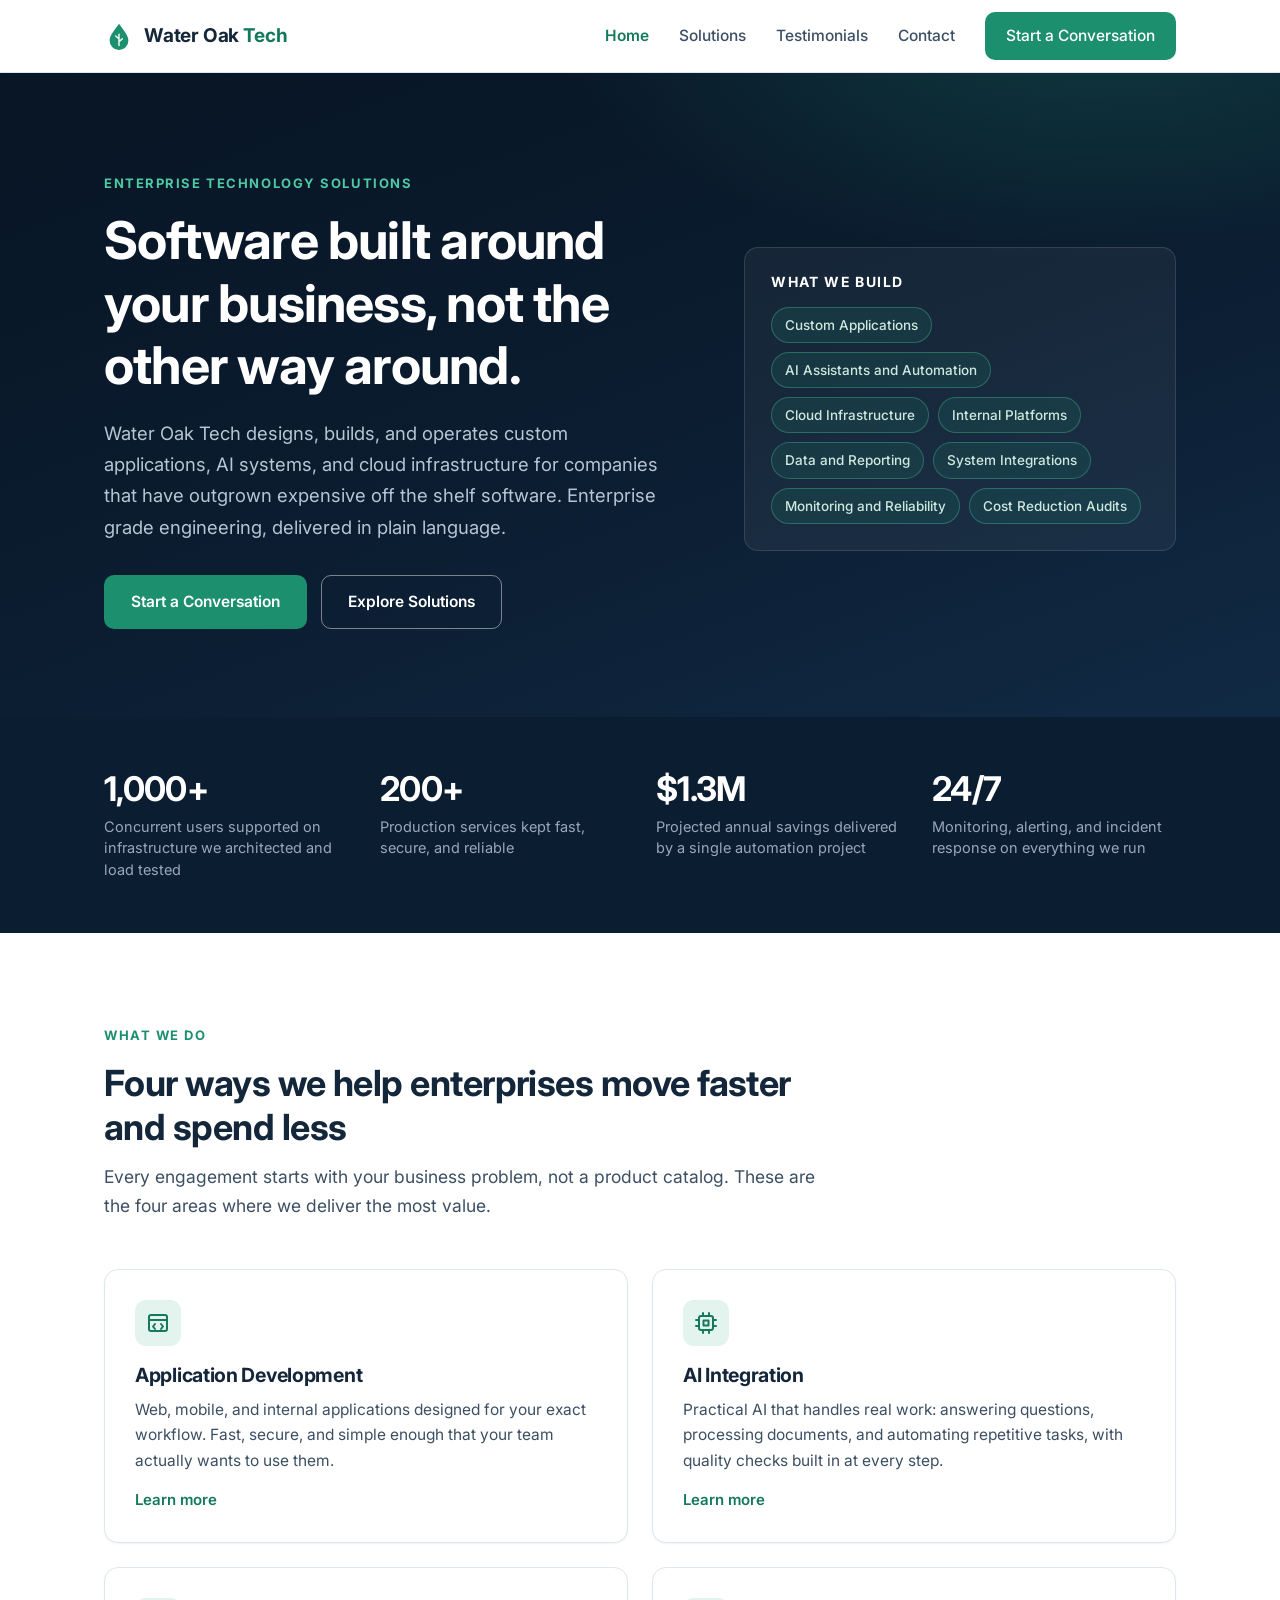
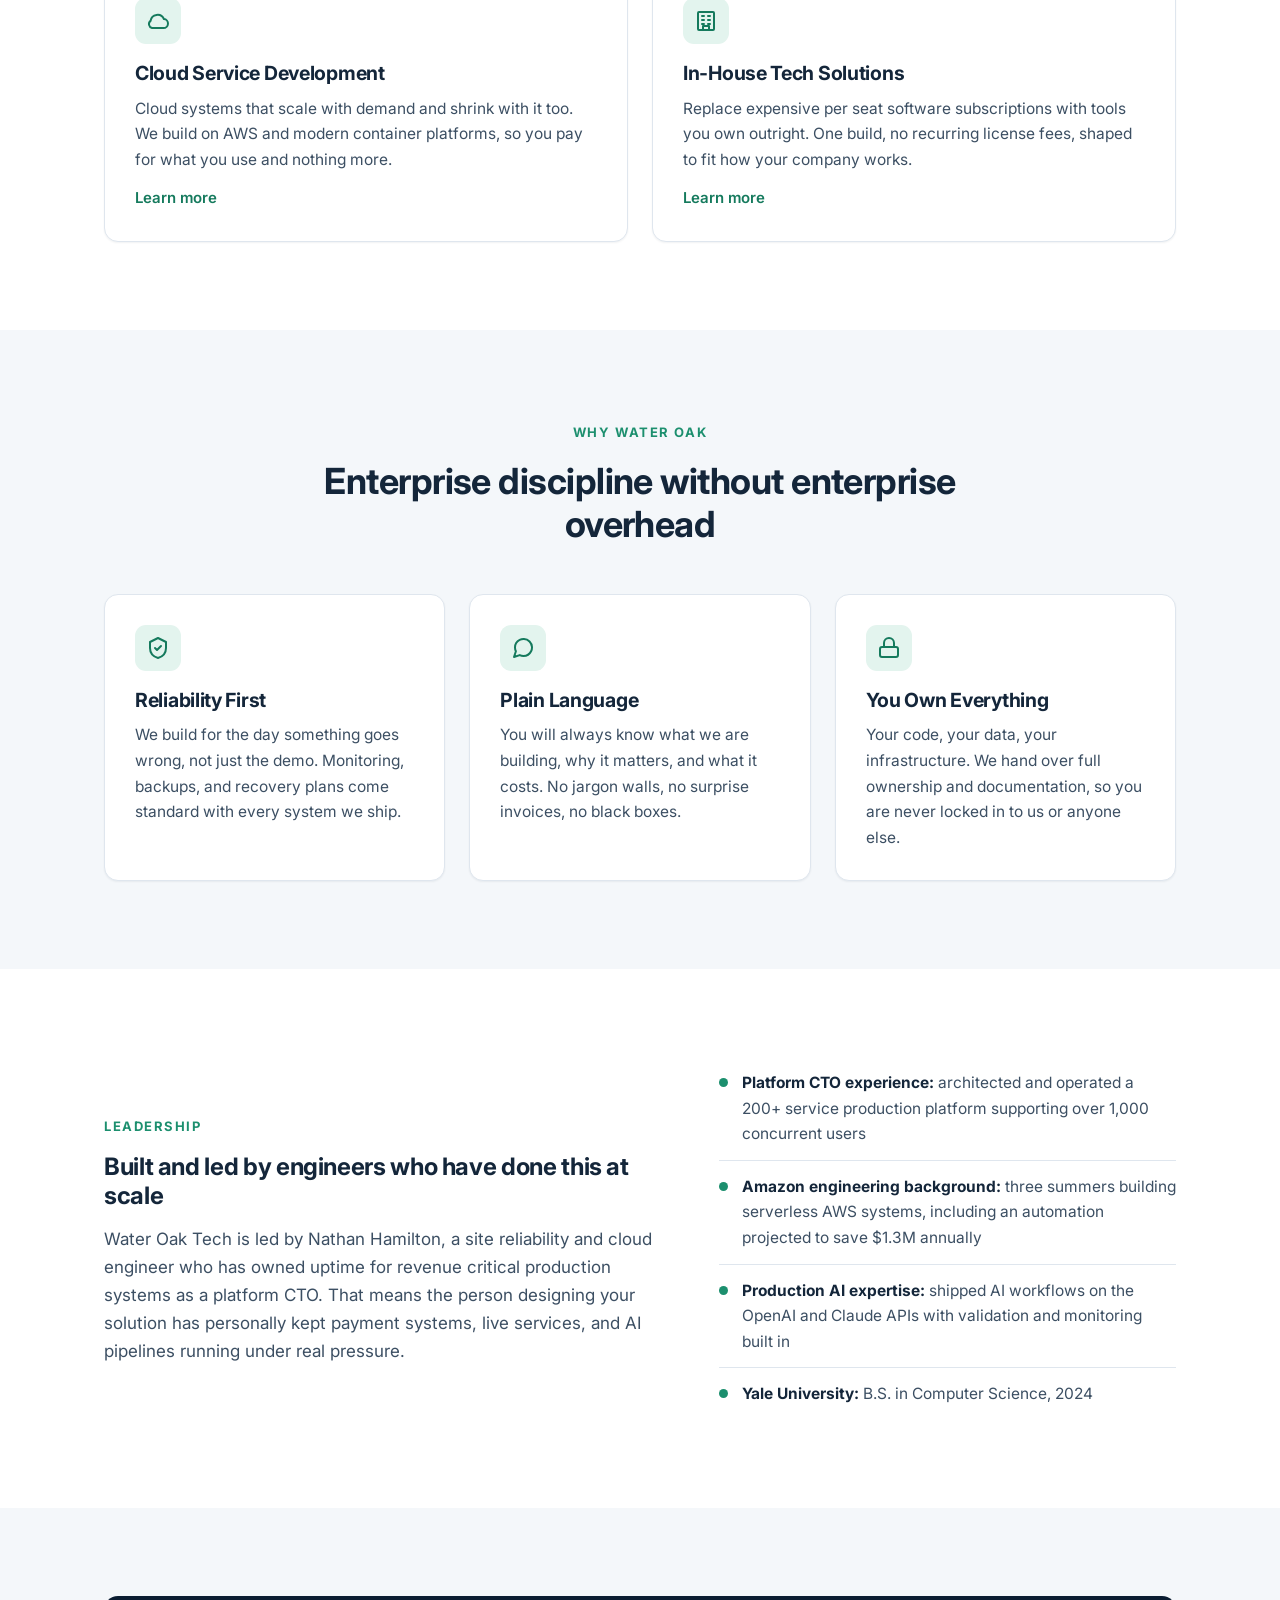
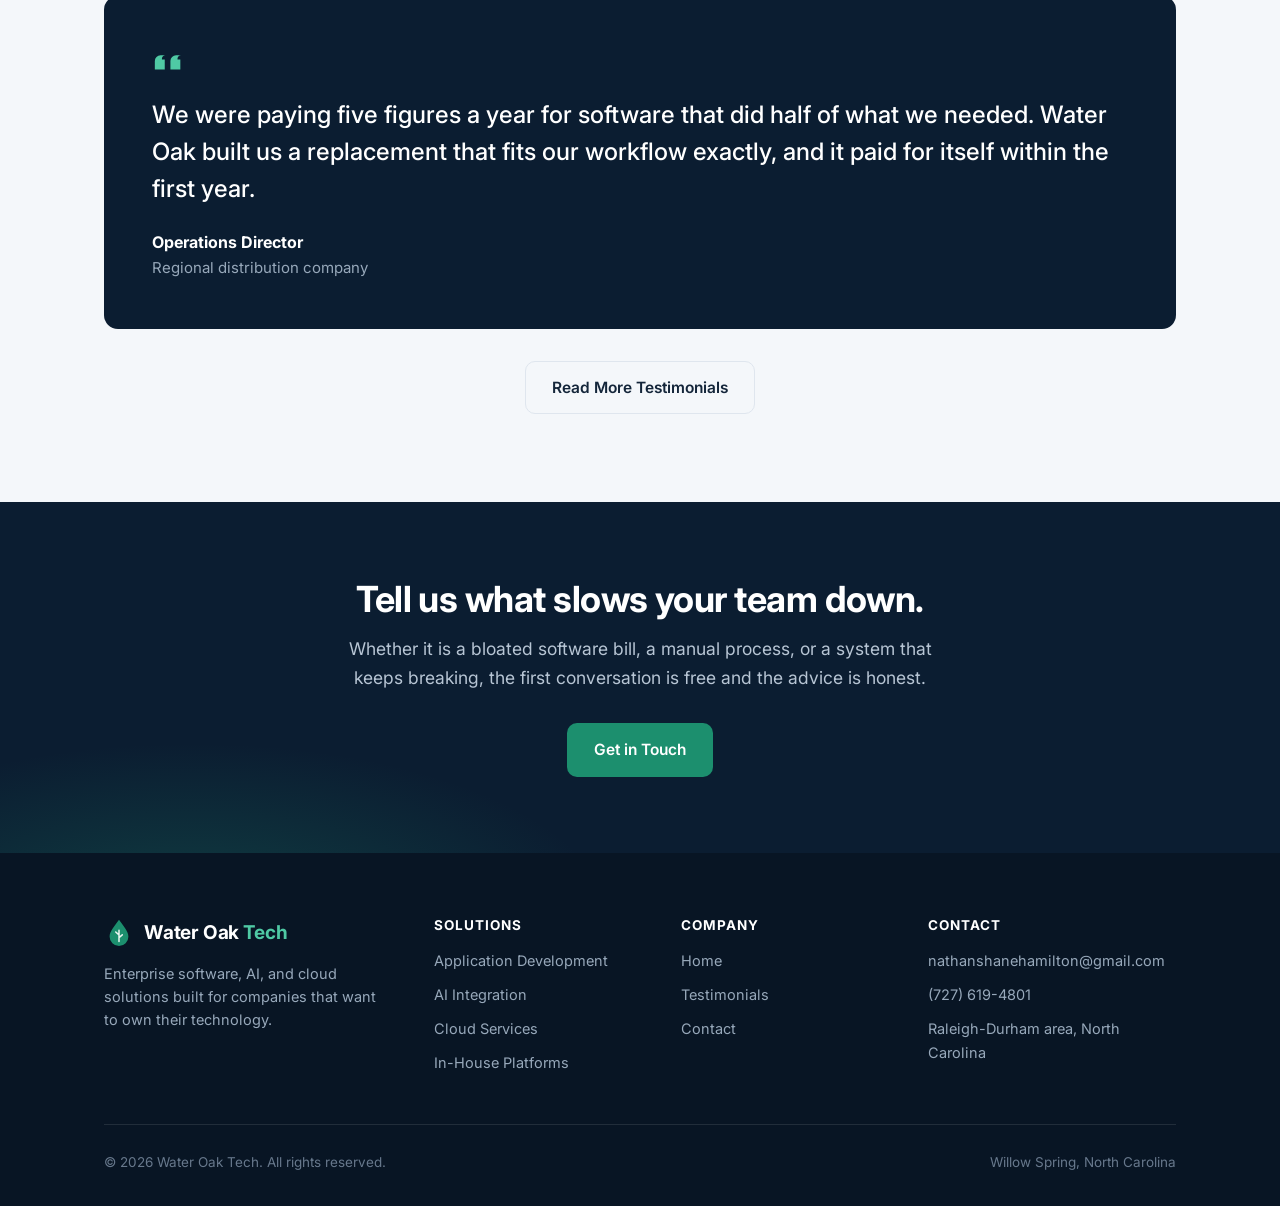
==== index.html @ d3ebff6c "Initial Water Oak Tech marketing site: home, solutions, testimonials, contact" ====
<!DOCTYPE html>
<html lang="en">
<head>
  <meta charset="UTF-8">
  <meta name="viewport" content="width=device-width, initial-scale=1.0">
  <title>Water Oak Tech | Enterprise Software, AI, and Cloud Solutions</title>
  <meta name="description" content="Water Oak Tech designs, builds, and operates custom applications, AI systems, and cloud infrastructure for companies ready to move past expensive off the shelf software.">
  <link rel="icon" href="data:image/svg+xml,%3Csvg xmlns='http://www.w3.org/2000/svg' viewBox='0 0 32 32'%3E%3Cpath fill='%231c8f6e' d='M16 3C10 11 6 16 6 21a10 10 0 0 0 20 0c0-5-4-10-10-18z'/%3E%3C/svg%3E">
  <link rel="preconnect" href="https://fonts.googleapis.com">
  <link rel="preconnect" href="https://fonts.gstatic.com" crossorigin>
  <link href="https://fonts.googleapis.com/css2?family=Inter:wght@400;500;600;700;800&display=swap" rel="stylesheet">
  <link rel="stylesheet" href="css/style.css">
</head>
<body>

  <header class="site-header">
    <div class="container header-inner">
      <a class="brand" href="index.html">
        <svg class="mark" viewBox="0 0 32 32" xmlns="http://www.w3.org/2000/svg" aria-hidden="true">
          <path fill="#1c8f6e" d="M16 3C10 11 6 16 6 21a10 10 0 0 0 20 0c0-5-4-10-10-18z"/>
          <path fill="none" stroke="#eaf6f1" stroke-width="1.6" stroke-linecap="round" d="M16 26V14m0 5-3.5-3M16 22l3.5-3"/>
        </svg>
        <span>Water Oak <em>Tech</em></span>
      </a>
      <button class="nav-toggle" aria-label="Toggle navigation" aria-expanded="false">
        <svg width="22" height="22" viewBox="0 0 24 24" fill="none" stroke="currentColor" stroke-width="2" stroke-linecap="round"><path d="M3 6h18M3 12h18M3 18h18"/></svg>
      </button>
      <nav class="main-nav">
        <a href="index.html" class="active">Home</a>
        <a href="solutions.html">Solutions</a>
        <a href="testimonials.html">Testimonials</a>
        <a href="contact.html">Contact</a>
        <a href="contact.html" class="btn btn-primary">Start a Conversation</a>
      </nav>
    </div>
  </header>

  <section class="hero">
    <div class="container hero-grid">
      <div>
        <span class="eyebrow">Enterprise Technology Solutions</span>
        <h1>Software built around your business, not the other way around.</h1>
        <p class="lead">Water Oak Tech designs, builds, and operates custom applications, AI systems, and cloud infrastructure for companies that have outgrown expensive off the shelf software. Enterprise grade engineering, delivered in plain language.</p>
        <div class="hero-actions">
          <a href="contact.html" class="btn btn-primary">Start a Conversation</a>
          <a href="solutions.html" class="btn btn-ghost">Explore Solutions</a>
        </div>
      </div>
      <aside class="hero-panel">
        <h3>What We Build</h3>
        <div class="chip-grid">
          <span class="chip">Custom Applications</span>
          <span class="chip">AI Assistants and Automation</span>
          <span class="chip">Cloud Infrastructure</span>
          <span class="chip">Internal Platforms</span>
          <span class="chip">Data and Reporting</span>
          <span class="chip">System Integrations</span>
          <span class="chip">Monitoring and Reliability</span>
          <span class="chip">Cost Reduction Audits</span>
        </div>
      </aside>
    </div>
  </section>

  <section class="stats-band">
    <div class="container stats-grid">
      <div class="stat">
        <h3>1,000+</h3>
        <p>Concurrent users supported on infrastructure we architected and load tested</p>
      </div>
      <div class="stat">
        <h3>200+</h3>
        <p>Production services kept fast, secure, and reliable</p>
      </div>
      <div class="stat">
        <h3>$1.3M</h3>
        <p>Projected annual savings delivered by a single automation project</p>
      </div>
      <div class="stat">
        <h3>24/7</h3>
        <p>Monitoring, alerting, and incident response on everything we run</p>
      </div>
    </div>
  </section>

  <section class="section">
    <div class="container">
      <div class="section-head">
        <span class="eyebrow">What We Do</span>
        <h2>Four ways we help enterprises move faster and spend less</h2>
        <p>Every engagement starts with your business problem, not a product catalog. These are the four areas where we deliver the most value.</p>
      </div>
      <div class="card-grid">
        <div class="card">
          <div class="icon">
            <svg width="24" height="24" viewBox="0 0 24 24" fill="none" stroke="currentColor" stroke-width="2" stroke-linecap="round" stroke-linejoin="round"><rect x="3" y="4" width="18" height="16" rx="2"/><path d="M3 9h18"/><path d="m9 13-2 2.5 2 2.5"/><path d="m15 13 2 2.5-2 2.5"/></svg>
          </div>
          <h3>Application Development</h3>
          <p>Web, mobile, and internal applications designed for your exact workflow. Fast, secure, and simple enough that your team actually wants to use them.</p>
          <a class="card-link" href="solutions.html#apps">Learn more</a>
        </div>
        <div class="card">
          <div class="icon">
            <svg width="24" height="24" viewBox="0 0 24 24" fill="none" stroke="currentColor" stroke-width="2" stroke-linecap="round" stroke-linejoin="round"><rect x="5" y="5" width="14" height="14" rx="2"/><rect x="9.5" y="9.5" width="5" height="5"/><path d="M9 2v3M15 2v3M9 19v3M15 19v3M2 9h3M2 15h3M19 9h3M19 15h3"/></svg>
          </div>
          <h3>AI Integration</h3>
          <p>Practical AI that handles real work: answering questions, processing documents, and automating repetitive tasks, with quality checks built in at every step.</p>
          <a class="card-link" href="solutions.html#ai">Learn more</a>
        </div>
        <div class="card">
          <div class="icon">
            <svg width="24" height="24" viewBox="0 0 24 24" fill="none" stroke="currentColor" stroke-width="2" stroke-linecap="round" stroke-linejoin="round"><path d="M17.5 19a4.5 4.5 0 0 0 .42-8.98 7 7 0 0 0-13.36 1.9A4 4 0 0 0 6 19z"/></svg>
          </div>
          <h3>Cloud Service Development</h3>
          <p>Cloud systems that scale with demand and shrink with it too. We build on AWS and modern container platforms, so you pay for what you use and nothing more.</p>
          <a class="card-link" href="solutions.html#cloud">Learn more</a>
        </div>
        <div class="card">
          <div class="icon">
            <svg width="24" height="24" viewBox="0 0 24 24" fill="none" stroke="currentColor" stroke-width="2" stroke-linecap="round" stroke-linejoin="round"><rect x="4" y="3" width="16" height="18" rx="1"/><path d="M9 21v-4h6v4"/><path d="M8 7h2M14 7h2M8 11h2M14 11h2M8 15h2M14 15h2"/></svg>
          </div>
          <h3>In-House Tech Solutions</h3>
          <p>Replace expensive per seat software subscriptions with tools you own outright. One build, no recurring license fees, shaped to fit how your company works.</p>
          <a class="card-link" href="solutions.html#inhouse">Learn more</a>
        </div>
      </div>
    </div>
  </section>

  <section class="section soft">
    <div class="container">
      <div class="section-head center">
        <span class="eyebrow">Why Water Oak</span>
        <h2>Enterprise discipline without enterprise overhead</h2>
      </div>
      <div class="card-grid cols-3">
        <div class="card">
          <div class="icon">
            <svg width="24" height="24" viewBox="0 0 24 24" fill="none" stroke="currentColor" stroke-width="2" stroke-linecap="round" stroke-linejoin="round"><path d="M12 2 4 6v6c0 5 3.4 8.6 8 10 4.6-1.4 8-5 8-10V6z"/><path d="m9 12 2 2 4-4"/></svg>
          </div>
          <h3>Reliability First</h3>
          <p>We build for the day something goes wrong, not just the demo. Monitoring, backups, and recovery plans come standard with every system we ship.</p>
        </div>
        <div class="card">
          <div class="icon">
            <svg width="24" height="24" viewBox="0 0 24 24" fill="none" stroke="currentColor" stroke-width="2" stroke-linecap="round" stroke-linejoin="round"><path d="M21 11.5a8.38 8.38 0 0 1-.9 3.8 8.5 8.5 0 0 1-7.6 4.7 8.38 8.38 0 0 1-3.8-.9L3 21l1.9-5.7a8.38 8.38 0 0 1-.9-3.8 8.5 8.5 0 0 1 4.7-7.6 8.38 8.38 0 0 1 3.8-.9h.5a8.48 8.48 0 0 1 8 8z"/></svg>
          </div>
          <h3>Plain Language</h3>
          <p>You will always know what we are building, why it matters, and what it costs. No jargon walls, no surprise invoices, no black boxes.</p>
        </div>
        <div class="card">
          <div class="icon">
            <svg width="24" height="24" viewBox="0 0 24 24" fill="none" stroke="currentColor" stroke-width="2" stroke-linecap="round" stroke-linejoin="round"><rect x="3" y="11" width="18" height="10" rx="2"/><path d="M7 11V7a5 5 0 0 1 10 0v4"/></svg>
          </div>
          <h3>You Own Everything</h3>
          <p>Your code, your data, your infrastructure. We hand over full ownership and documentation, so you are never locked in to us or anyone else.</p>
        </div>
      </div>
    </div>
  </section>

  <section class="section">
    <div class="container leader-strip">
      <div>
        <span class="eyebrow">Leadership</span>
        <h2>Built and led by engineers who have done this at scale</h2>
        <p style="margin-top:14px; font-size:17px;">Water Oak Tech is led by Nathan Hamilton, a site reliability and cloud engineer who has owned uptime for revenue critical production systems as a platform CTO. That means the person designing your solution has personally kept payment systems, live services, and AI pipelines running under real pressure.</p>
      </div>
      <ul class="cred-list">
        <li><span class="dot"></span><span><strong>Platform CTO experience:</strong> architected and operated a 200+ service production platform supporting over 1,000 concurrent users</span></li>
        <li><span class="dot"></span><span><strong>Amazon engineering background:</strong> three summers building serverless AWS systems, including an automation projected to save $1.3M annually</span></li>
        <li><span class="dot"></span><span><strong>Production AI expertise:</strong> shipped AI workflows on the OpenAI and Claude APIs with validation and monitoring built in</span></li>
        <li><span class="dot"></span><span><strong>Yale University:</strong> B.S. in Computer Science, 2024</span></li>
      </ul>
    </div>
  </section>

  <section class="section soft">
    <div class="container">
      <!-- Placeholder testimonial: replace with a real client quote before launch. -->
      <div class="quote-featured">
        <svg width="34" height="34" viewBox="0 0 24 24" fill="#4fc9a4" aria-hidden="true" style="margin-bottom:18px;"><path d="M10 8H6a4 4 0 0 0-4 4v6h7v-7H7a2.6 2.6 0 0 1 3-3zm11 0h-4a4 4 0 0 0-4 4v6h7v-7h-2a2.6 2.6 0 0 1 3-3z"/></svg>
        <blockquote>We were paying five figures a year for software that did half of what we needed. Water Oak built us a replacement that fits our workflow exactly, and it paid for itself within the first year.</blockquote>
        <p class="who"><strong>Operations Director</strong>Regional distribution company</p>
      </div>
      <div style="text-align:center; margin-top:32px;">
        <a href="testimonials.html" class="btn btn-outline">Read More Testimonials</a>
      </div>
    </div>
  </section>

  <section class="cta-band">
    <div class="container">
      <h2>Tell us what slows your team down.</h2>
      <p>Whether it is a bloated software bill, a manual process, or a system that keeps breaking, the first conversation is free and the advice is honest.</p>
      <a href="contact.html" class="btn btn-primary">Get in Touch</a>
    </div>
  </section>

  <footer class="site-footer">
    <div class="container">
      <div class="footer-grid">
        <div>
          <a class="brand" href="index.html">
            <svg class="mark" viewBox="0 0 32 32" xmlns="http://www.w3.org/2000/svg" aria-hidden="true">
              <path fill="#1c8f6e" d="M16 3C10 11 6 16 6 21a10 10 0 0 0 20 0c0-5-4-10-10-18z"/>
              <path fill="none" stroke="#eaf6f1" stroke-width="1.6" stroke-linecap="round" d="M16 26V14m0 5-3.5-3M16 22l3.5-3"/>
            </svg>
            <span>Water Oak <em>Tech</em></span>
          </a>
          <p class="footer-tagline">Enterprise software, AI, and cloud solutions built for companies that want to own their technology.</p>
        </div>
        <div>
          <h4>Solutions</h4>
          <ul>
            <li><a href="solutions.html#apps">Application Development</a></li>
            <li><a href="solutions.html#ai">AI Integration</a></li>
            <li><a href="solutions.html#cloud">Cloud Services</a></li>
            <li><a href="solutions.html#inhouse">In-House Platforms</a></li>
          </ul>
        </div>
        <div>
          <h4>Company</h4>
          <ul>
            <li><a href="index.html">Home</a></li>
            <li><a href="testimonials.html">Testimonials</a></li>
            <li><a href="contact.html">Contact</a></li>
          </ul>
        </div>
        <div>
          <h4>Contact</h4>
          <ul>
            <li><a href="mailto:nathanshanehamilton@gmail.com">nathanshanehamilton@gmail.com</a></li>
            <li><a href="tel:+17276194801">(727) 619-4801</a></li>
            <li>Raleigh-Durham area, North Carolina</li>
          </ul>
        </div>
      </div>
      <div class="footer-bottom">
        <span>&copy; <span id="year">2026</span> Water Oak Tech. All rights reserved.</span>
        <span>Willow Spring, North Carolina</span>
      </div>
    </div>
  </footer>

  <script src="js/main.js"></script>
</body>
</html>
---- css/style.css ----
/* ============================================================
   Water Oak Tech / global stylesheet
   ============================================================ */

:root {
  --navy-950: #081524;
  --navy-900: #0b1d31;
  --navy-800: #112a44;
  --navy-700: #16344f;
  --accent: #1c8f6e;
  --accent-strong: #157a5d;
  --accent-soft: #e3f4ee;
  --ink: #14263a;
  --body: #3c4f63;
  --muted: #67788c;
  --bg: #ffffff;
  --bg-soft: #f4f7fa;
  --line: #dfe6ee;
  --radius: 14px;
  --shadow-sm: 0 1px 2px rgba(11, 29, 49, 0.06);
  --shadow-md: 0 10px 30px rgba(11, 29, 49, 0.10);
  --max-width: 1120px;
}

* { margin: 0; padding: 0; box-sizing: border-box; }

html { scroll-behavior: smooth; }

body {
  font-family: "Inter", -apple-system, BlinkMacSystemFont, "Segoe UI", Roboto,
    Helvetica, Arial, sans-serif;
  font-size: 16px;
  line-height: 1.65;
  color: var(--body);
  background: var(--bg);
  -webkit-font-smoothing: antialiased;
}

img, svg { display: block; max-width: 100%; }

a { color: var(--accent-strong); text-decoration: none; }
a:hover { text-decoration: underline; }

h1, h2, h3, h4 {
  color: var(--ink);
  line-height: 1.2;
  font-weight: 700;
  letter-spacing: -0.015em;
}

.container {
  max-width: var(--max-width);
  margin: 0 auto;
  padding: 0 24px;
}

/* ---------- Buttons ---------- */

.btn {
  display: inline-block;
  padding: 13px 26px;
  border-radius: 10px;
  font-weight: 600;
  font-size: 15.5px;
  border: 1px solid transparent;
  cursor: pointer;
  transition: background 0.18s ease, color 0.18s ease, border-color 0.18s ease,
    transform 0.18s ease;
}
.btn:hover { text-decoration: none; transform: translateY(-1px); }

.btn-primary { background: var(--accent); color: #fff; }
.btn-primary:hover { background: var(--accent-strong); color: #fff; }

.btn-ghost { background: transparent; color: #fff; border-color: rgba(255, 255, 255, 0.45); }
.btn-ghost:hover { border-color: #fff; color: #fff; }

.btn-outline { background: transparent; color: var(--ink); border-color: var(--line); }
.btn-outline:hover { border-color: var(--accent); color: var(--accent-strong); }

/* ---------- Header ---------- */

.site-header {
  position: sticky;
  top: 0;
  z-index: 50;
  background: rgba(255, 255, 255, 0.92);
  backdrop-filter: blur(10px);
  border-bottom: 1px solid var(--line);
}

.header-inner {
  display: flex;
  align-items: center;
  justify-content: space-between;
  height: 72px;
  gap: 24px;
}

.brand {
  display: flex;
  align-items: center;
  gap: 10px;
  font-weight: 700;
  font-size: 19px;
  color: var(--ink);
  letter-spacing: -0.01em;
}
.brand:hover { text-decoration: none; }
.brand .mark { width: 30px; height: 30px; flex: none; }
.brand span em { font-style: normal; color: var(--accent-strong); }

.main-nav { display: flex; align-items: center; gap: 30px; }
.main-nav a {
  color: var(--body);
  font-weight: 500;
  font-size: 15.5px;
}
.main-nav a:hover { color: var(--ink); text-decoration: none; }
.main-nav a.active { color: var(--accent-strong); font-weight: 600; }
.main-nav a.btn-primary { padding: 10px 20px; color: #fff; }
.main-nav a.btn-primary:hover { color: #fff; }

.nav-toggle {
  display: none;
  background: none;
  border: 1px solid var(--line);
  border-radius: 8px;
  padding: 8px 10px;
  cursor: pointer;
  color: var(--ink);
}

/* ---------- Hero (dark) ---------- */

.hero {
  background:
    radial-gradient(900px 420px at 85% -10%, rgba(28, 143, 110, 0.28), transparent 60%),
    linear-gradient(160deg, var(--navy-950) 0%, var(--navy-900) 55%, var(--navy-800) 100%);
  color: #d7e1ec;
  padding: 96px 0 88px;
}

.hero-grid {
  display: grid;
  grid-template-columns: 1.15fr 0.85fr;
  gap: 56px;
  align-items: center;
}

.eyebrow {
  display: inline-block;
  font-size: 13px;
  font-weight: 700;
  letter-spacing: 0.12em;
  text-transform: uppercase;
  color: var(--accent);
  margin-bottom: 16px;
}
.hero .eyebrow { color: #4fc9a4; }

.hero h1 {
  color: #fff;
  font-size: clamp(34px, 4.6vw, 52px);
  margin-bottom: 20px;
}

.hero .lead {
  font-size: 18.5px;
  line-height: 1.7;
  color: #b7c5d4;
  max-width: 560px;
  margin-bottom: 32px;
}

.hero-actions { display: flex; gap: 14px; flex-wrap: wrap; }

/* Capability panel in hero */
.hero-panel {
  background: rgba(255, 255, 255, 0.05);
  border: 1px solid rgba(255, 255, 255, 0.12);
  border-radius: var(--radius);
  padding: 26px;
}
.hero-panel h3 {
  color: #fff;
  font-size: 14px;
  text-transform: uppercase;
  letter-spacing: 0.1em;
  margin-bottom: 16px;
}
.chip-grid { display: flex; flex-wrap: wrap; gap: 9px; }
.chip {
  font-size: 13.5px;
  font-weight: 500;
  color: #cfe8de;
  background: rgba(28, 143, 110, 0.16);
  border: 1px solid rgba(79, 201, 164, 0.35);
  border-radius: 999px;
  padding: 6px 13px;
}

/* ---------- Page hero (light, interior pages) ---------- */

.page-hero {
  background: var(--bg-soft);
  border-bottom: 1px solid var(--line);
  padding: 72px 0 60px;
}
.page-hero h1 { font-size: clamp(30px, 4vw, 42px); margin-bottom: 14px; }
.page-hero .lead { font-size: 18px; max-width: 720px; color: var(--body); }

/* ---------- Sections ---------- */

.section { padding: 88px 0; }
.section.soft { background: var(--bg-soft); }

.section-head { max-width: 720px; margin-bottom: 48px; }
.section-head h2 { font-size: clamp(26px, 3.2vw, 36px); margin-bottom: 14px; }
.section-head p { font-size: 17.5px; }
.section-head.center { margin-left: auto; margin-right: auto; text-align: center; }

/* ---------- Stats band ---------- */

.stats-band { background: var(--navy-900); padding: 52px 0; }
.stats-grid {
  display: grid;
  grid-template-columns: repeat(4, 1fr);
  gap: 32px;
}
.stat h3 { color: #fff; font-size: 34px; margin-bottom: 6px; letter-spacing: -0.02em; }
.stat p { color: #97a8ba; font-size: 14.5px; line-height: 1.5; }

/* ---------- Cards ---------- */

.card-grid { display: grid; grid-template-columns: repeat(2, 1fr); gap: 24px; }
.card-grid.cols-3 { grid-template-columns: repeat(3, 1fr); }
.card-grid.cols-4 { grid-template-columns: repeat(4, 1fr); }

.card {
  background: var(--bg);
  border: 1px solid var(--line);
  border-radius: var(--radius);
  padding: 30px;
  box-shadow: var(--shadow-sm);
  transition: box-shadow 0.2s ease, transform 0.2s ease, border-color 0.2s ease;
}
.card:hover {
  box-shadow: var(--shadow-md);
  transform: translateY(-3px);
  border-color: #cdd8e4;
}

.card .icon {
  width: 46px;
  height: 46px;
  border-radius: 11px;
  background: var(--accent-soft);
  color: var(--accent-strong);
  display: flex;
  align-items: center;
  justify-content: center;
  margin-bottom: 18px;
}
.card h3 { font-size: 19.5px; margin-bottom: 10px; }
.card p { font-size: 15.5px; }
.card .card-link {
  display: inline-block;
  margin-top: 14px;
  font-weight: 600;
  font-size: 15px;
}

/* ---------- Feature rows (solutions page) ---------- */

.feature-row {
  display: grid;
  grid-template-columns: 1fr 1fr;
  gap: 56px;
  align-items: start;
  padding: 64px 0;
  border-bottom: 1px solid var(--line);
}
.feature-row:last-of-type { border-bottom: none; }

.feature-row h2 { font-size: 27px; margin-bottom: 14px; }
.feature-row .icon {
  width: 50px;
  height: 50px;
  border-radius: 12px;
  background: var(--accent-soft);
  color: var(--accent-strong);
  display: flex;
  align-items: center;
  justify-content: center;
  margin-bottom: 20px;
}
.feature-row p + p { margin-top: 14px; }

.check-list { list-style: none; margin-top: 8px; }
.check-list li {
  position: relative;
  padding: 9px 0 9px 34px;
  font-size: 15.5px;
  border-bottom: 1px solid var(--line);
}
.check-list li:last-child { border-bottom: none; }
.check-list li::before {
  content: "";
  position: absolute;
  left: 0;
  top: 13px;
  width: 20px;
  height: 20px;
  border-radius: 50%;
  background: var(--accent-soft);
  background-image: url("data:image/svg+xml,%3Csvg xmlns='http://www.w3.org/2000/svg' viewBox='0 0 24 24' fill='none' stroke='%23157a5d' stroke-width='3' stroke-linecap='round' stroke-linejoin='round'%3E%3Cpolyline points='20 6 9 17 4 12'/%3E%3C/svg%3E");
  background-size: 12px;
  background-position: center;
  background-repeat: no-repeat;
}
.check-list strong { color: var(--ink); }

/* ---------- Process steps ---------- */

.steps-grid { display: grid; grid-template-columns: repeat(4, 1fr); gap: 24px; }
.step { padding: 26px; background: var(--bg); border: 1px solid var(--line); border-radius: var(--radius); }
.step .num {
  display: inline-flex;
  align-items: center;
  justify-content: center;
  width: 34px;
  height: 34px;
  border-radius: 50%;
  background: var(--navy-900);
  color: #fff;
  font-weight: 700;
  font-size: 15px;
  margin-bottom: 14px;
}
.step h3 { font-size: 17.5px; margin-bottom: 8px; }
.step p { font-size: 14.5px; }

/* ---------- Testimonials ---------- */

.quote-featured {
  background: var(--navy-900);
  border-radius: var(--radius);
  padding: 48px;
  color: #d7e1ec;
}
.quote-featured blockquote {
  font-size: clamp(19px, 2.4vw, 24px);
  line-height: 1.55;
  color: #fff;
  font-weight: 500;
  margin-bottom: 22px;
}
.quote-featured .who { color: #97a8ba; font-size: 15px; }
.quote-featured .who strong { color: #fff; display: block; font-size: 16px; }

.quote-card {
  background: var(--bg);
  border: 1px solid var(--line);
  border-radius: var(--radius);
  padding: 28px;
  box-shadow: var(--shadow-sm);
  display: flex;
  flex-direction: column;
  gap: 18px;
}
.quote-card .quote-mark { color: var(--accent); flex: none; }
.quote-card blockquote { font-size: 15.5px; color: var(--body); flex: 1; }
.quote-card .who { font-size: 14px; color: var(--muted); }
.quote-card .who strong { display: block; color: var(--ink); font-size: 15px; }

/* ---------- CTA band ---------- */

.cta-band {
  background:
    radial-gradient(700px 300px at 15% 120%, rgba(28, 143, 110, 0.3), transparent 60%),
    var(--navy-900);
  padding: 76px 0;
  text-align: center;
}
.cta-band h2 { color: #fff; font-size: clamp(26px, 3.4vw, 36px); margin-bottom: 14px; }
.cta-band p { color: #b7c5d4; font-size: 17.5px; max-width: 620px; margin: 0 auto 30px; }

/* ---------- Leadership strip ---------- */

.leader-strip {
  display: grid;
  grid-template-columns: 1.1fr 0.9fr;
  gap: 56px;
  align-items: center;
}
.cred-list { list-style: none; }
.cred-list li {
  display: flex;
  gap: 14px;
  align-items: flex-start;
  padding: 13px 0;
  border-bottom: 1px solid var(--line);
  font-size: 15.5px;
}
.cred-list li:last-child { border-bottom: none; }
.cred-list .dot {
  flex: none;
  width: 9px;
  height: 9px;
  border-radius: 50%;
  background: var(--accent);
  margin-top: 8px;
}
.cred-list strong { color: var(--ink); }

/* ---------- Contact ---------- */

.contact-grid {
  display: grid;
  grid-template-columns: 1.05fr 0.95fr;
  gap: 48px;
  align-items: start;
}

.contact-form {
  background: var(--bg);
  border: 1px solid var(--line);
  border-radius: var(--radius);
  padding: 36px;
  box-shadow: var(--shadow-sm);
}

.form-row { display: grid; grid-template-columns: 1fr 1fr; gap: 18px; }

.field { margin-bottom: 18px; }
.field label {
  display: block;
  font-size: 14px;
  font-weight: 600;
  color: var(--ink);
  margin-bottom: 7px;
}
.field input,
.field select,
.field textarea {
  width: 100%;
  padding: 12px 14px;
  border: 1px solid var(--line);
  border-radius: 9px;
  font: inherit;
  font-size: 15px;
  color: var(--ink);
  background: #fff;
  transition: border-color 0.15s ease, box-shadow 0.15s ease;
}
.field input:focus,
.field select:focus,
.field textarea:focus {
  outline: none;
  border-color: var(--accent);
  box-shadow: 0 0 0 3px rgba(28, 143, 110, 0.15);
}
.field textarea { resize: vertical; min-height: 130px; }

.form-note { font-size: 13.5px; color: var(--muted); margin-top: 14px; }

.form-status {
  display: none;
  margin-top: 16px;
  padding: 12px 16px;
  border-radius: 9px;
  background: var(--accent-soft);
  color: var(--accent-strong);
  font-size: 14.5px;
  font-weight: 500;
}
.form-status.visible { display: block; }

.info-card {
  background: var(--bg-soft);
  border: 1px solid var(--line);
  border-radius: var(--radius);
  padding: 32px;
}
.info-card h3 { font-size: 19px; margin-bottom: 6px; }
.info-card > p { font-size: 15px; margin-bottom: 22px; }

.info-list { list-style: none; }
.info-list li {
  display: flex;
  gap: 14px;
  align-items: flex-start;
  padding: 13px 0;
  border-bottom: 1px solid var(--line);
}
.info-list li:last-child { border-bottom: none; }
.info-list .icon {
  flex: none;
  width: 38px;
  height: 38px;
  border-radius: 10px;
  background: var(--accent-soft);
  color: var(--accent-strong);
  display: flex;
  align-items: center;
  justify-content: center;
}
.info-list .label { font-size: 13px; color: var(--muted); }
.info-list .value { font-size: 15.5px; font-weight: 600; color: var(--ink); }
.info-list .value a { color: var(--ink); }
.info-list .value a:hover { color: var(--accent-strong); }

/* ---------- FAQ ---------- */

.faq-grid { display: grid; grid-template-columns: repeat(3, 1fr); gap: 24px; }
.faq-item {
  background: var(--bg);
  border: 1px solid var(--line);
  border-radius: var(--radius);
  padding: 26px;
}
.faq-item h3 { font-size: 16.5px; margin-bottom: 8px; }
.faq-item p { font-size: 14.5px; }

/* ---------- Footer ---------- */

.site-footer {
  background: var(--navy-950);
  color: #97a8ba;
  padding: 64px 0 32px;
  font-size: 14.5px;
}
.footer-grid {
  display: grid;
  grid-template-columns: 1.4fr 1fr 1fr 1.2fr;
  gap: 40px;
  padding-bottom: 40px;
  border-bottom: 1px solid rgba(255, 255, 255, 0.1);
}
.site-footer .brand { color: #fff; margin-bottom: 14px; }
.site-footer .brand span em { color: #4fc9a4; }
.footer-tagline { max-width: 280px; line-height: 1.6; }
.site-footer h4 {
  color: #fff;
  font-size: 13.5px;
  text-transform: uppercase;
  letter-spacing: 0.08em;
  margin-bottom: 16px;
}
.site-footer ul { list-style: none; }
.site-footer li { margin-bottom: 10px; }
.site-footer a { color: #97a8ba; }
.site-footer a:hover { color: #fff; text-decoration: none; }
.footer-bottom {
  display: flex;
  justify-content: space-between;
  gap: 16px;
  flex-wrap: wrap;
  padding-top: 26px;
  font-size: 13.5px;
  color: #67788c;
}

/* ---------- Responsive ---------- */

@media (max-width: 960px) {
  .hero-grid, .leader-strip, .contact-grid { grid-template-columns: 1fr; }
  .hero { padding: 72px 0 64px; }
  .stats-grid, .card-grid.cols-4 { grid-template-columns: repeat(2, 1fr); }
  .card-grid.cols-3, .steps-grid, .faq-grid { grid-template-columns: repeat(2, 1fr); }
  .feature-row { grid-template-columns: 1fr; gap: 28px; padding: 48px 0; }
  .footer-grid { grid-template-columns: 1fr 1fr; }
}

@media (max-width: 680px) {
  .section { padding: 64px 0; }
  .card-grid, .card-grid.cols-3, .steps-grid, .faq-grid,
  .stats-grid, .card-grid.cols-4 { grid-template-columns: 1fr; }
  .form-row { grid-template-columns: 1fr; }
  .quote-featured { padding: 32px; }

  .nav-toggle { display: block; }
  .main-nav {
    display: none;
    position: absolute;
    top: 72px;
    left: 0;
    right: 0;
    flex-direction: column;
    align-items: stretch;
    gap: 0;
    background: #fff;
    border-bottom: 1px solid var(--line);
    box-shadow: var(--shadow-md);
    padding: 12px 24px 20px;
  }
  .main-nav.open { display: flex; }
  .main-nav a { padding: 13px 0; border-bottom: 1px solid var(--line); }
  .main-nav a:last-child { border-bottom: none; }
  .main-nav .btn { margin-top: 14px; text-align: center; }
}
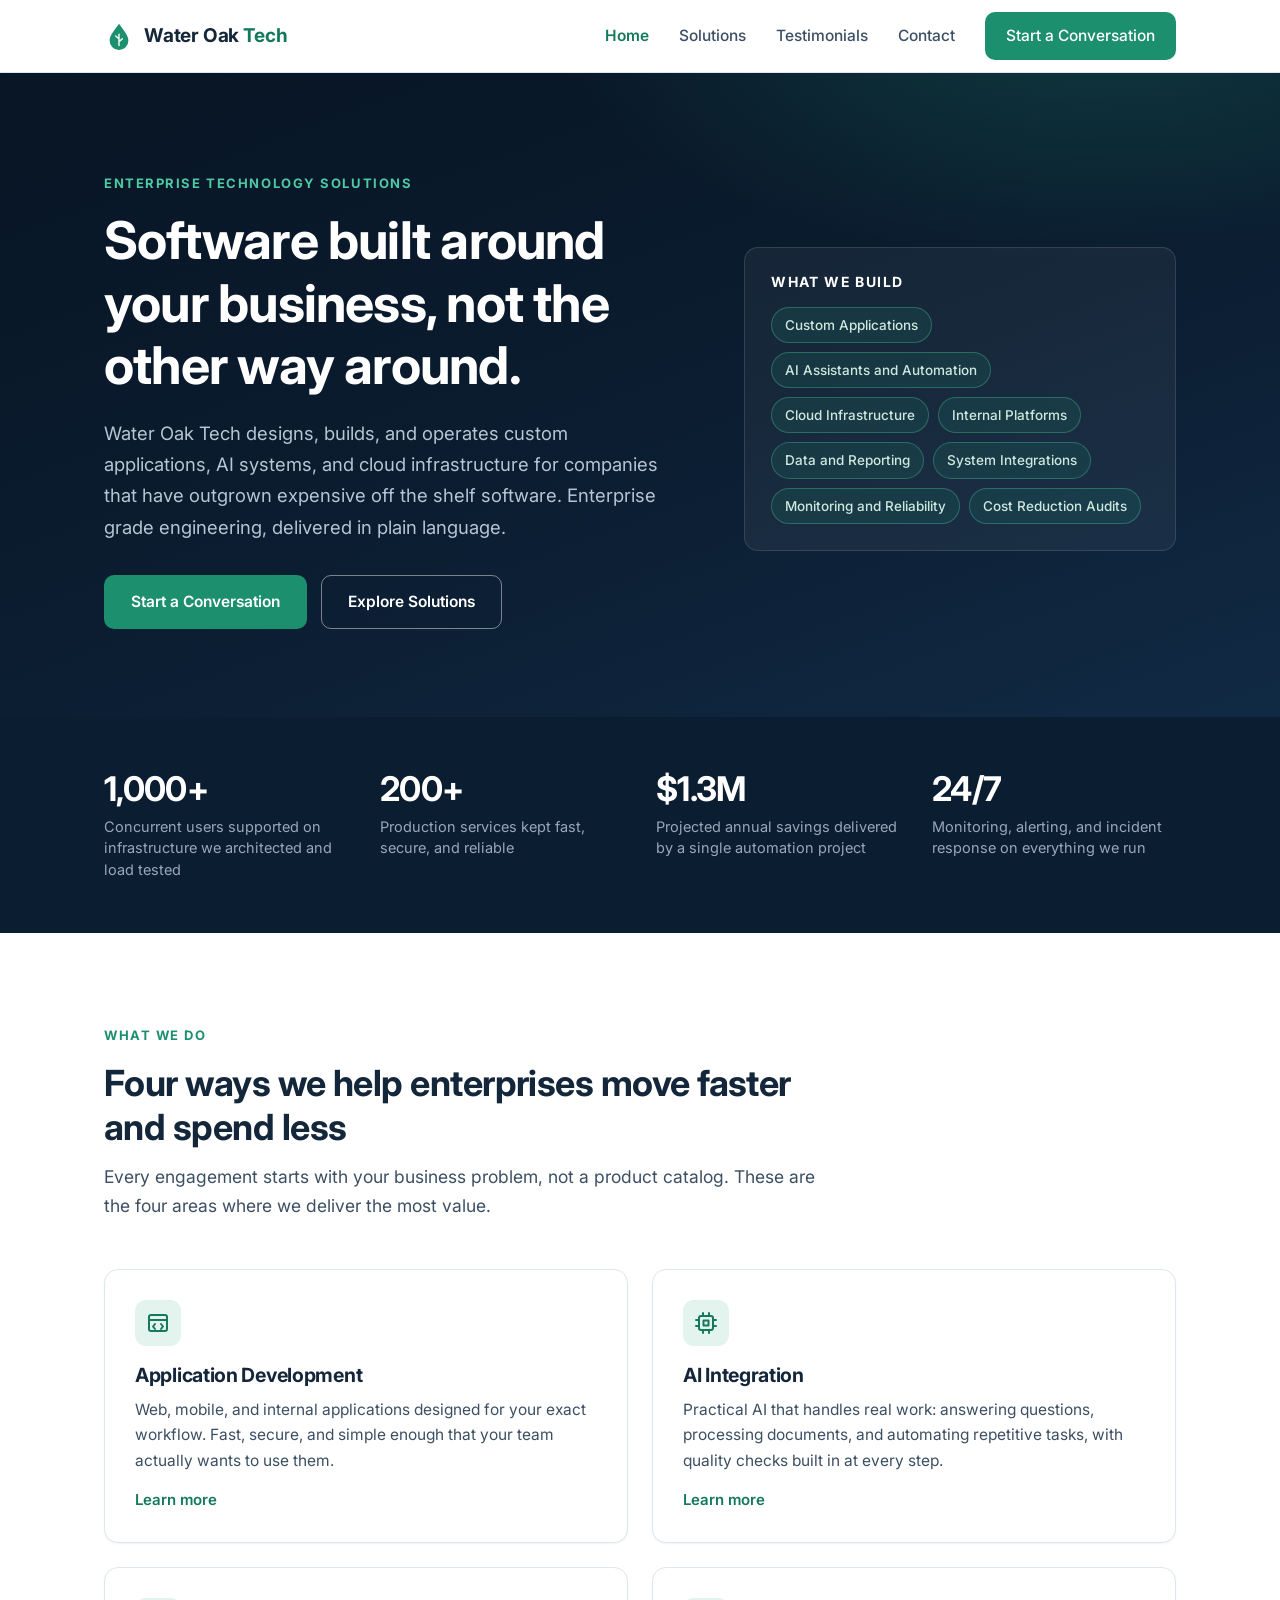
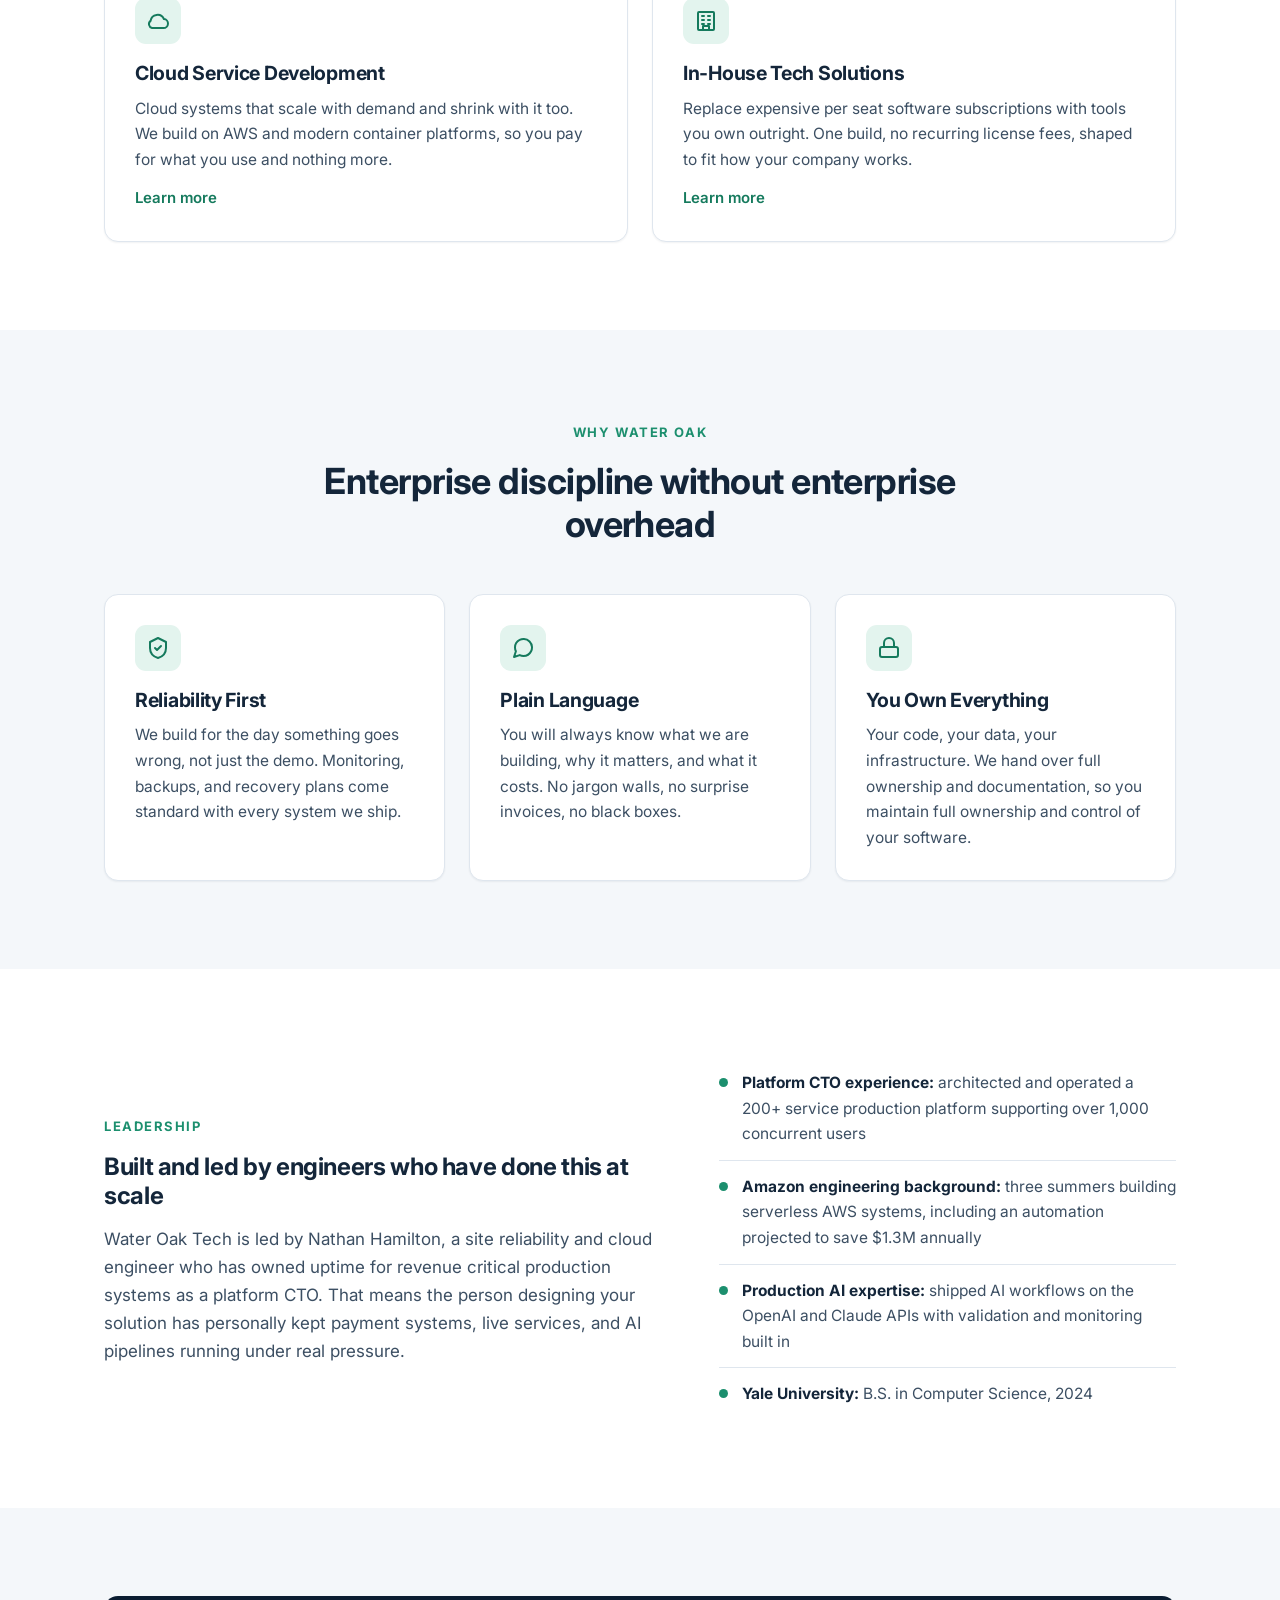
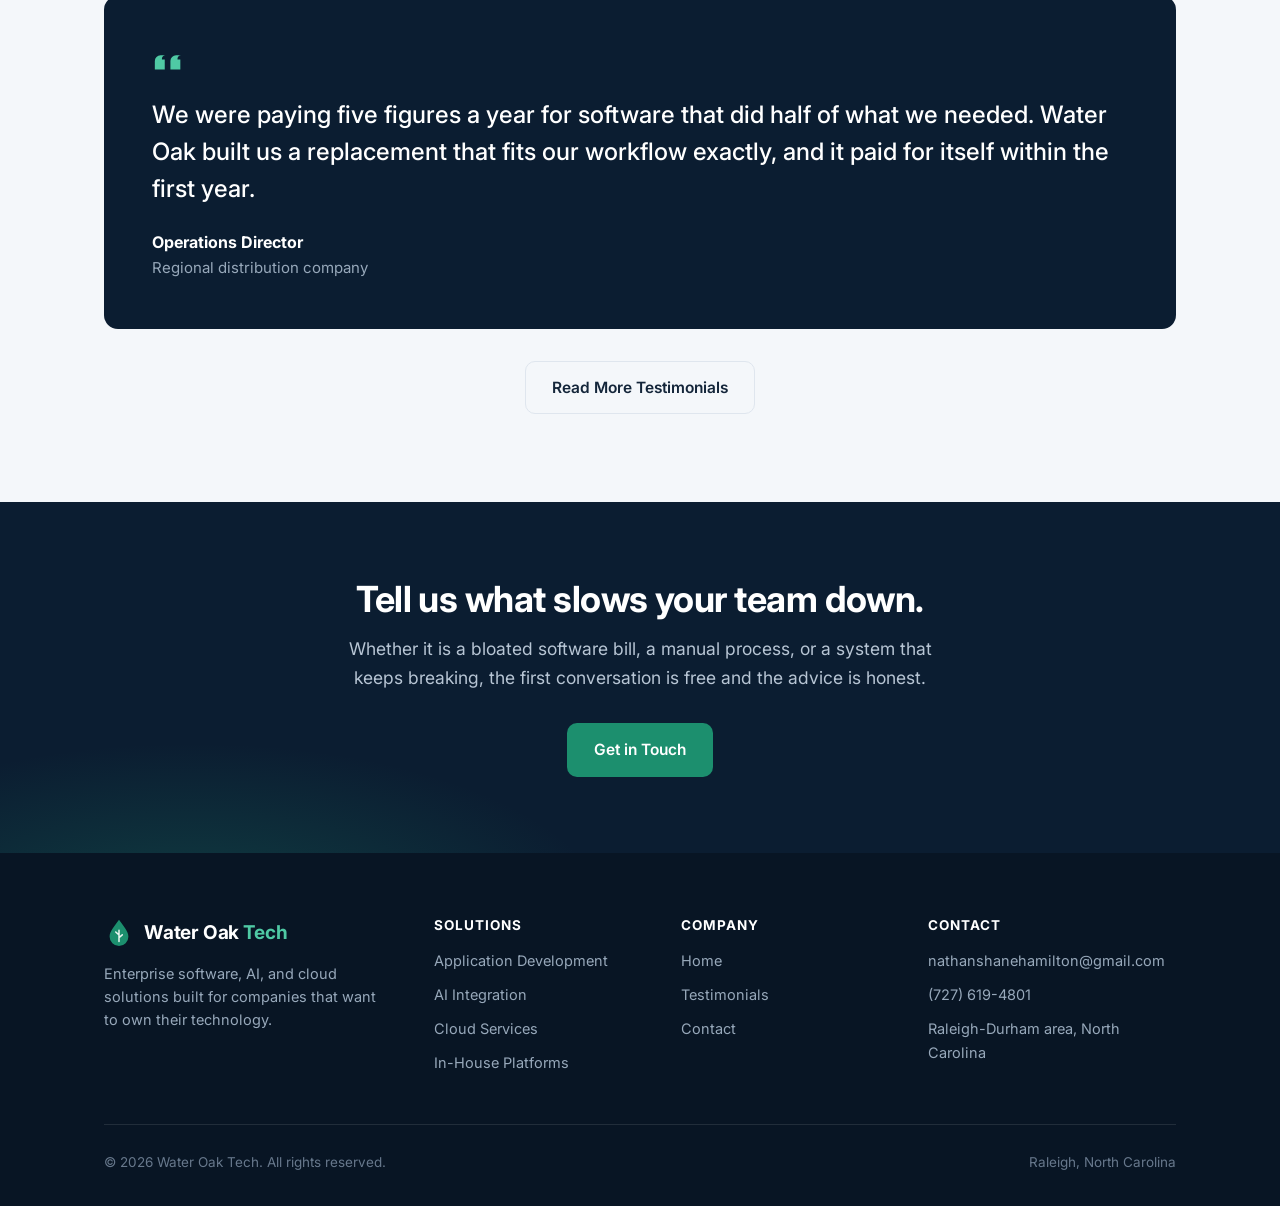
==== commit feba7133: "Copy updates: Raleigh in footer, contact heading, remove GitHub link, ownership wording" ====
--- a/index.html
+++ b/index.html
@@ -153,7 +153,7 @@
             <svg width="24" height="24" viewBox="0 0 24 24" fill="none" stroke="currentColor" stroke-width="2" stroke-linecap="round" stroke-linejoin="round"><rect x="3" y="11" width="18" height="10" rx="2"/><path d="M7 11V7a5 5 0 0 1 10 0v4"/></svg>
           </div>
           <h3>You Own Everything</h3>
-          <p>Your code, your data, your infrastructure. We hand over full ownership and documentation, so you are never locked in to us or anyone else.</p>
+          <p>Your code, your data, your infrastructure. We hand over full ownership and documentation, so you maintain full ownership and control of your software.</p>
         </div>
       </div>
     </div>
@@ -238,7 +238,7 @@
       </div>
       <div class="footer-bottom">
         <span>&copy; <span id="year">2026</span> Water Oak Tech. All rights reserved.</span>
-        <span>Willow Spring, North Carolina</span>
+        <span>Raleigh, North Carolina</span>
       </div>
     </div>
   </footer>
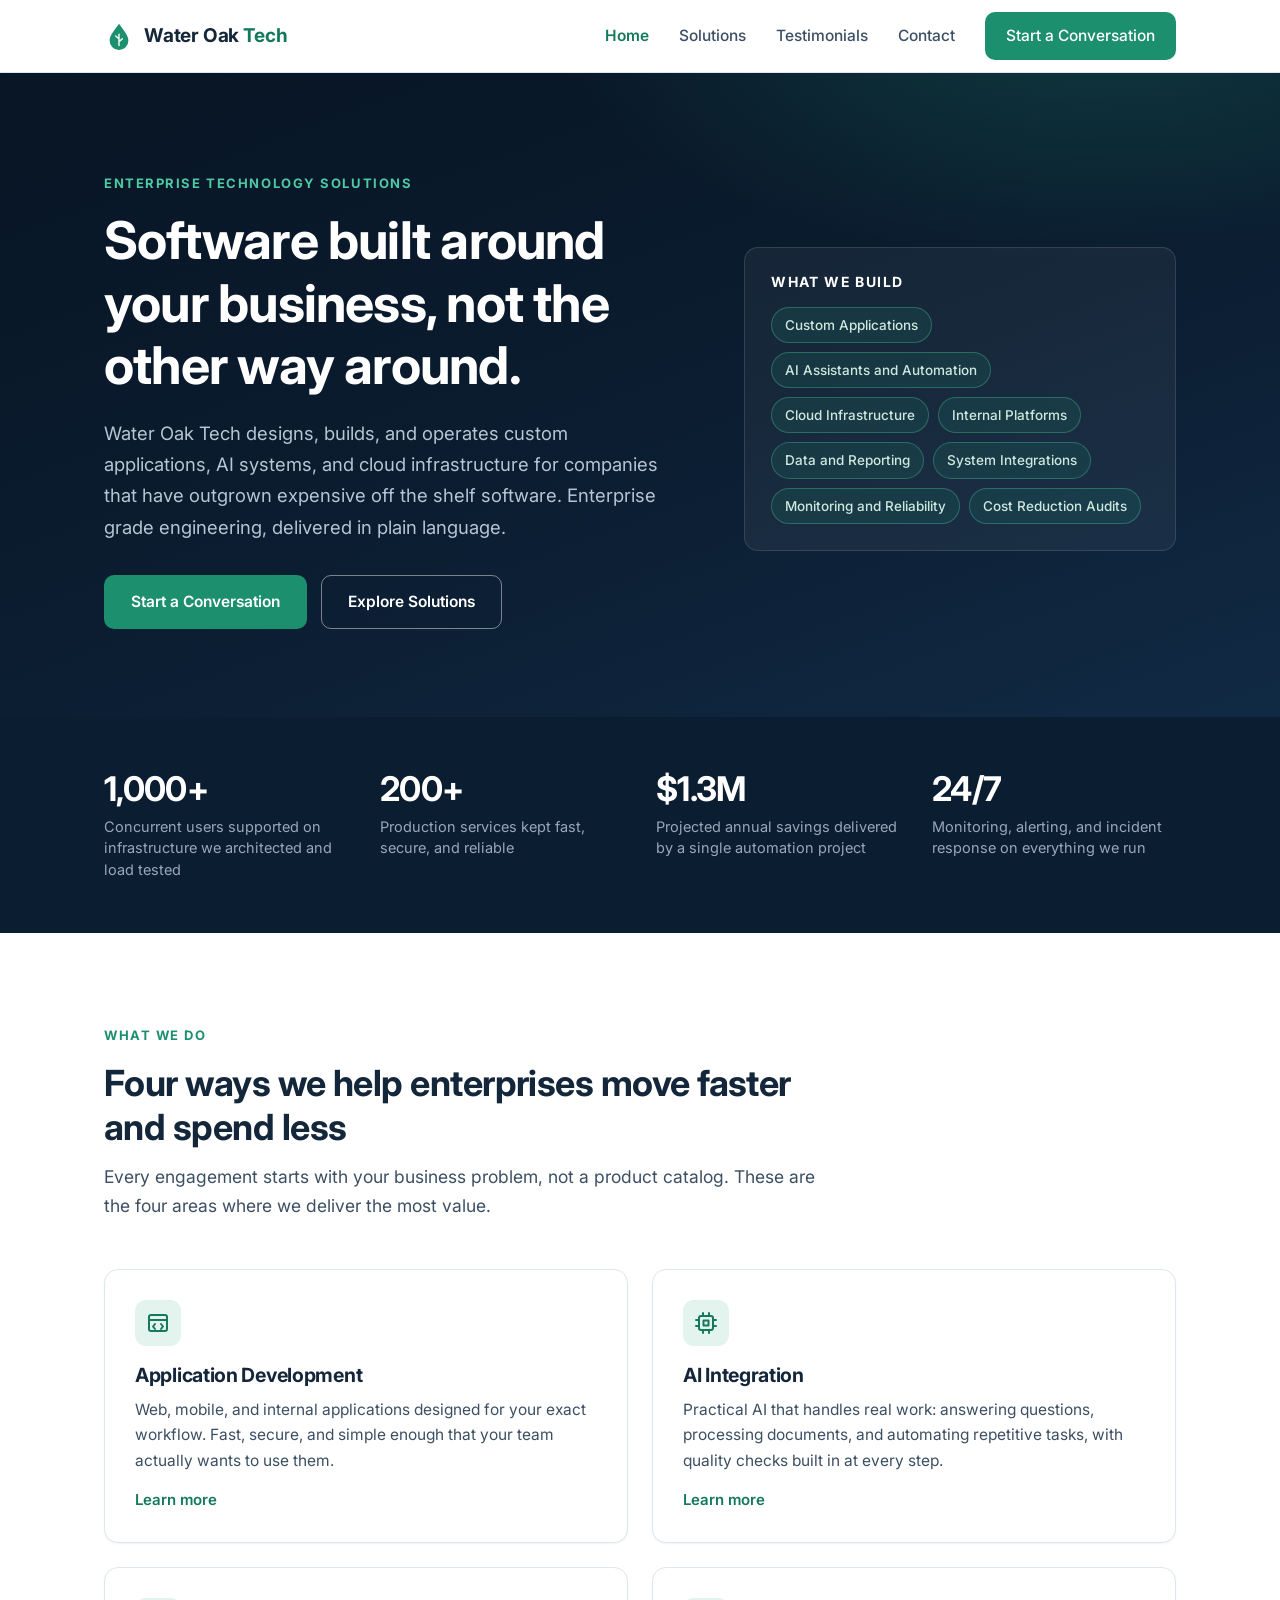
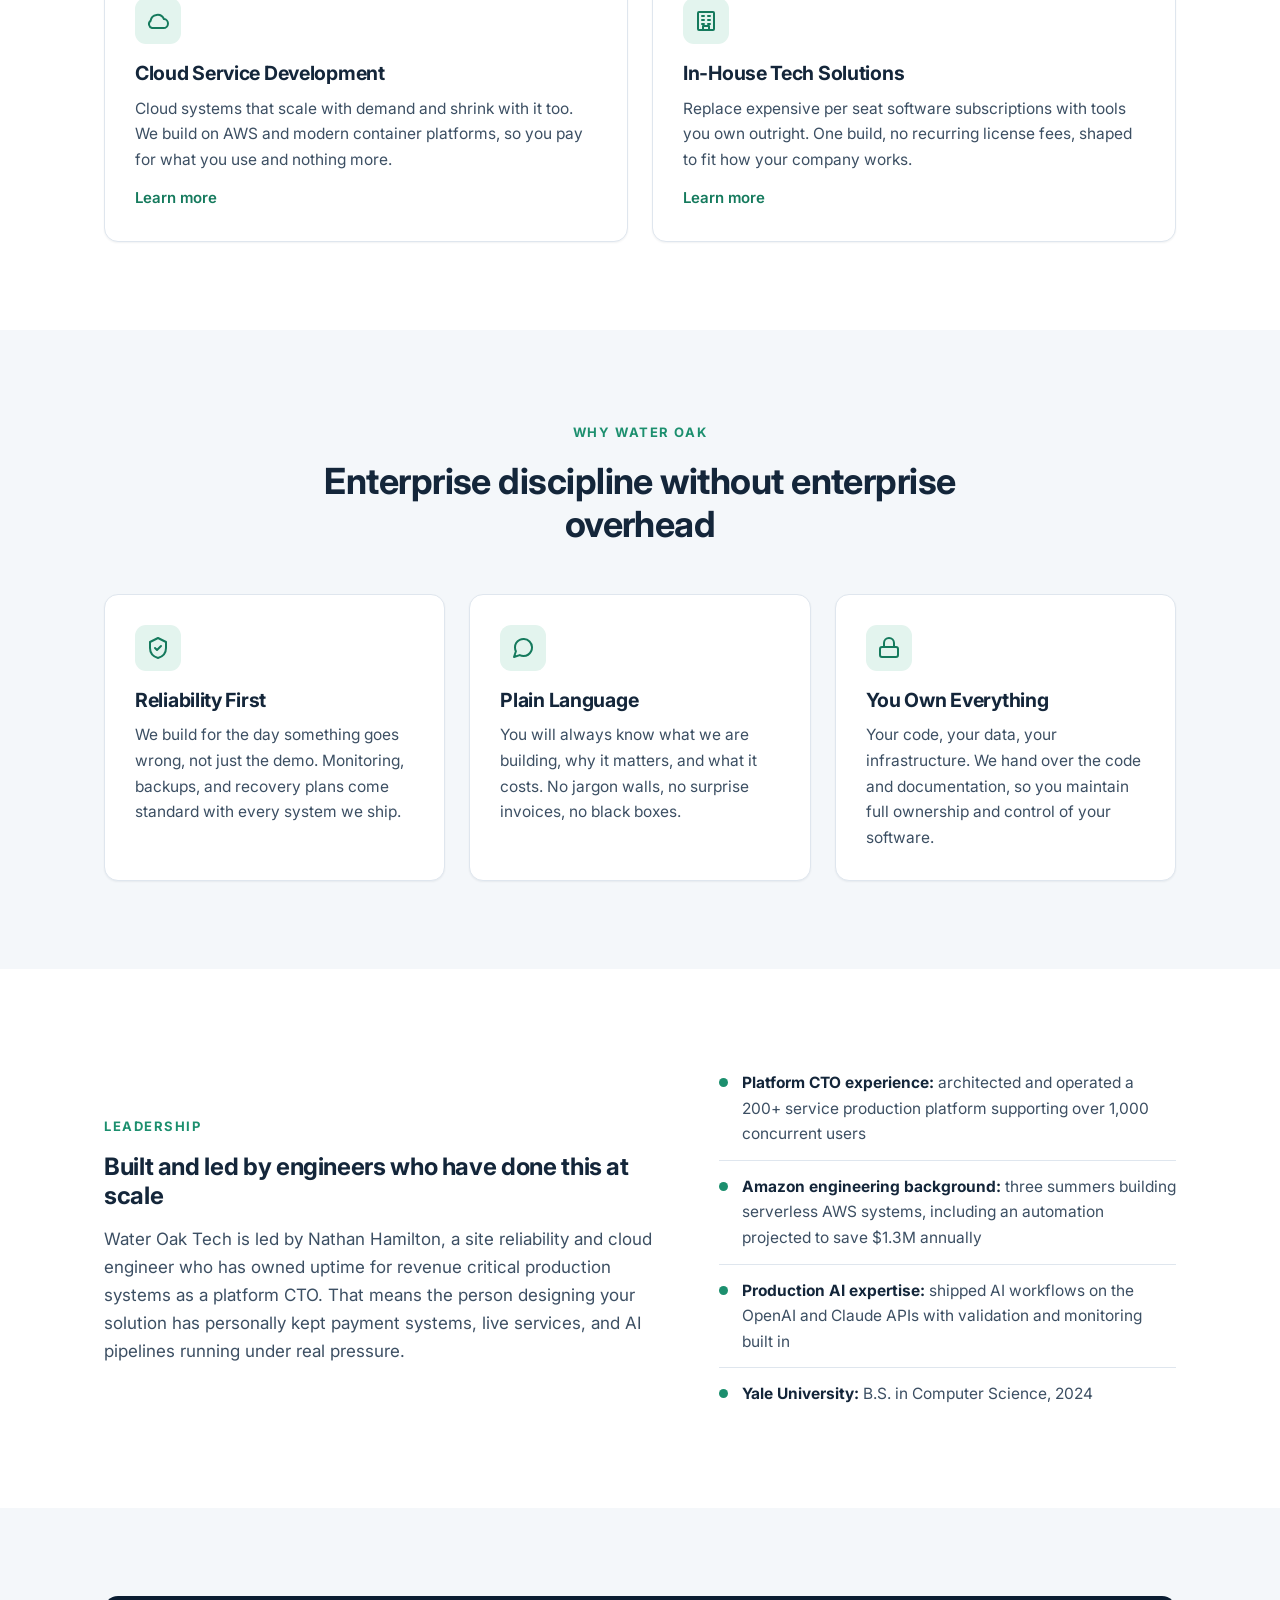
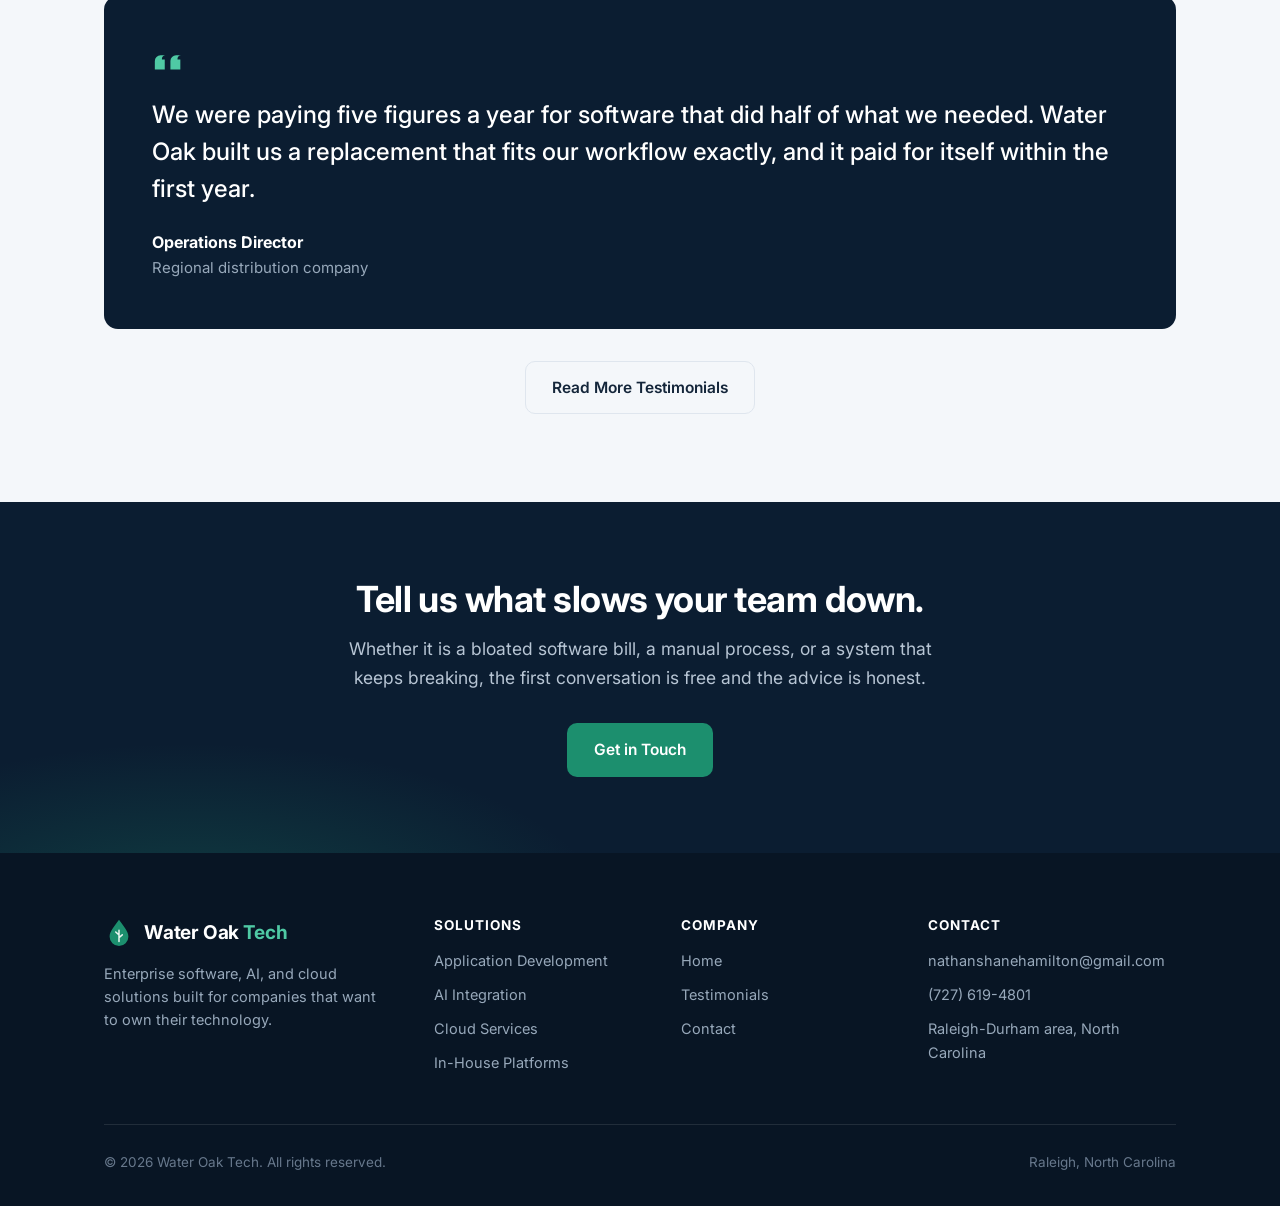
==== commit 93202a36: "Tighten ownership card wording" ====
--- a/index.html
+++ b/index.html
@@ -153,7 +153,7 @@
             <svg width="24" height="24" viewBox="0 0 24 24" fill="none" stroke="currentColor" stroke-width="2" stroke-linecap="round" stroke-linejoin="round"><rect x="3" y="11" width="18" height="10" rx="2"/><path d="M7 11V7a5 5 0 0 1 10 0v4"/></svg>
           </div>
           <h3>You Own Everything</h3>
-          <p>Your code, your data, your infrastructure. We hand over full ownership and documentation, so you maintain full ownership and control of your software.</p>
+          <p>Your code, your data, your infrastructure. We hand over the code and documentation, so you maintain full ownership and control of your software.</p>
         </div>
       </div>
     </div>
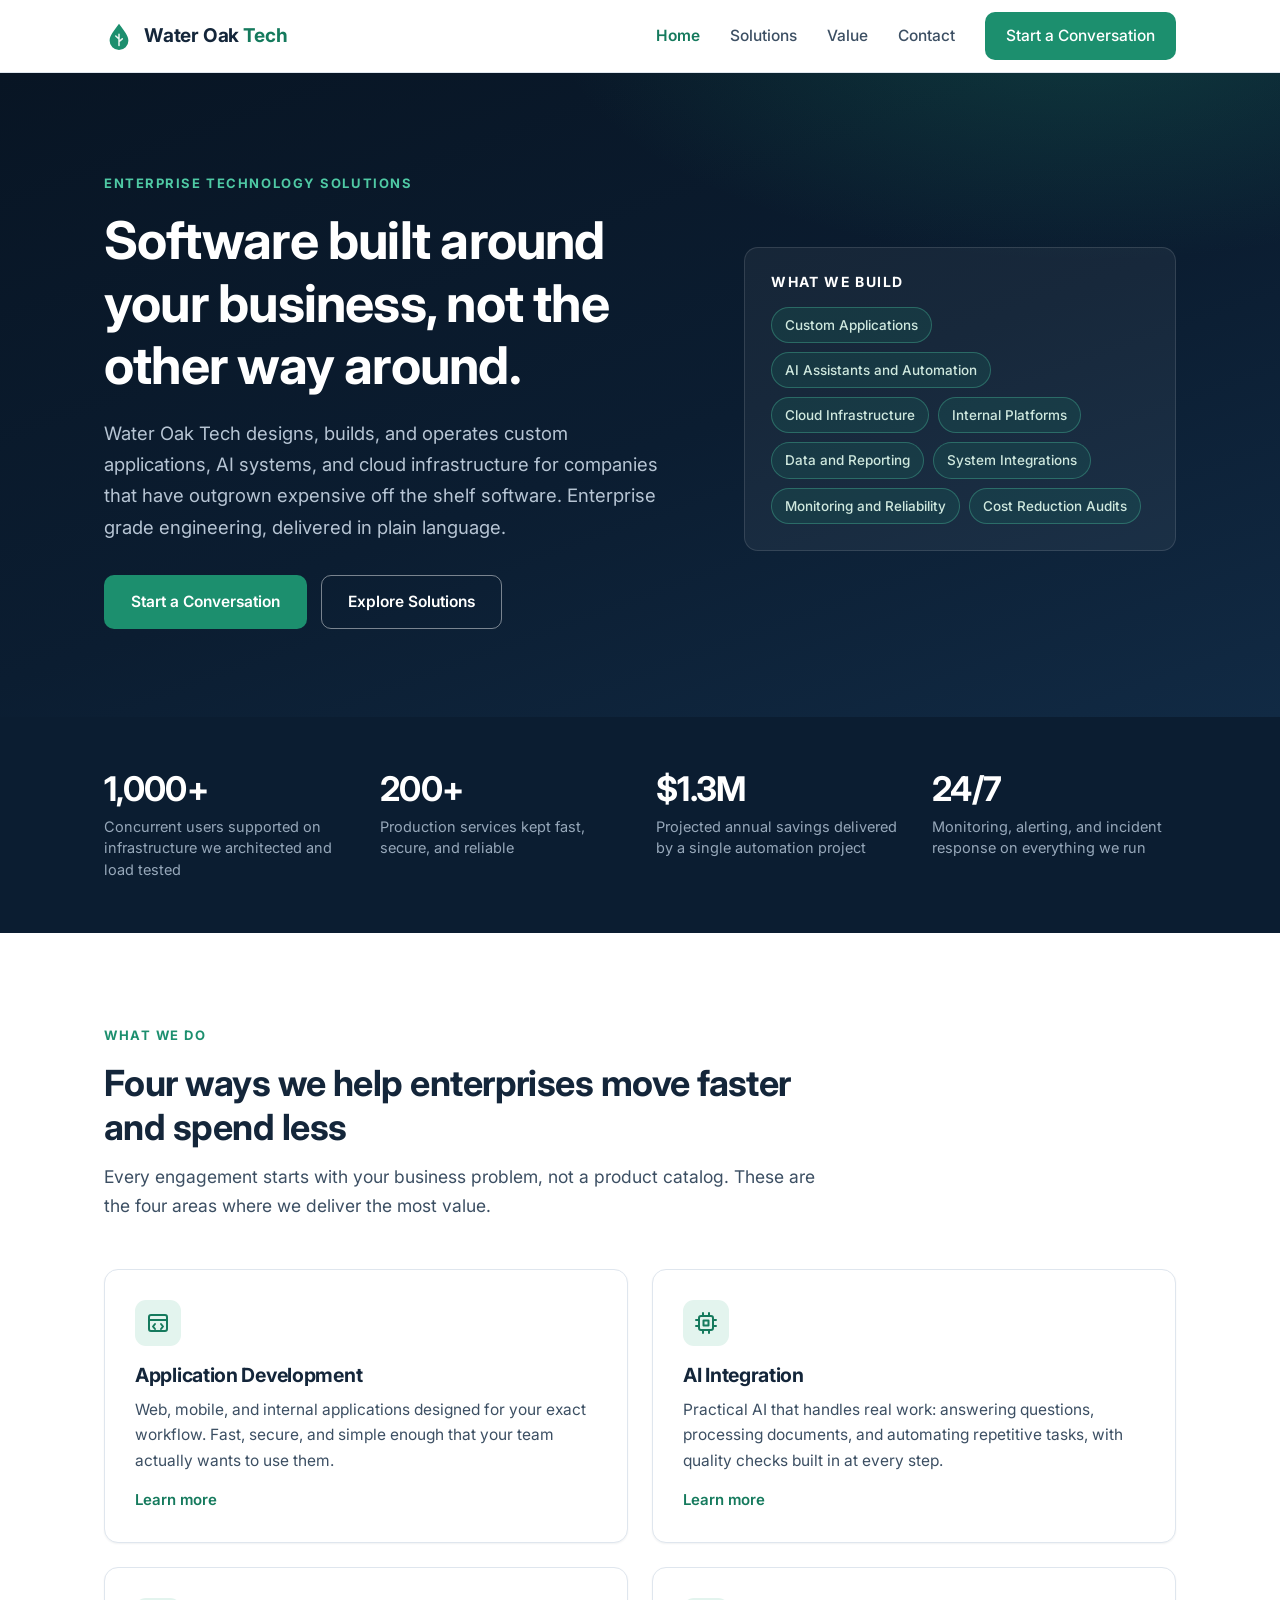
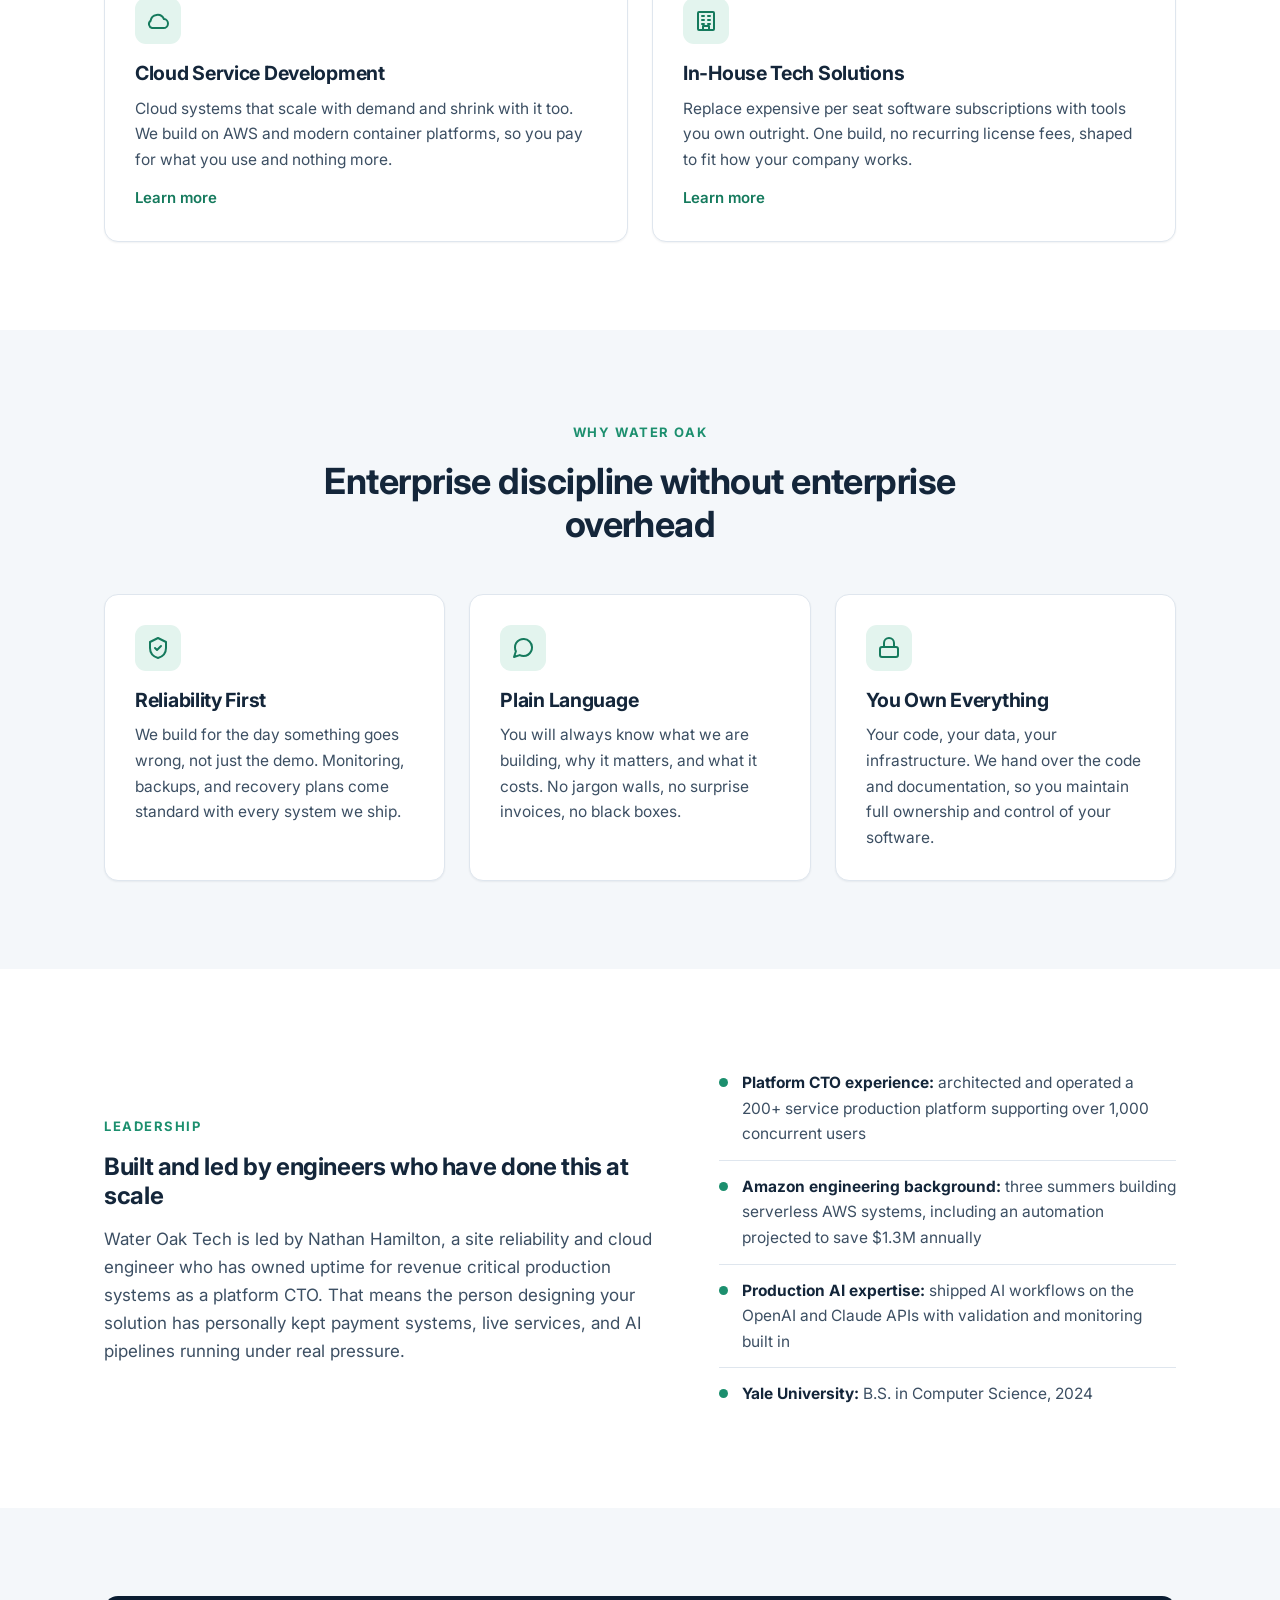
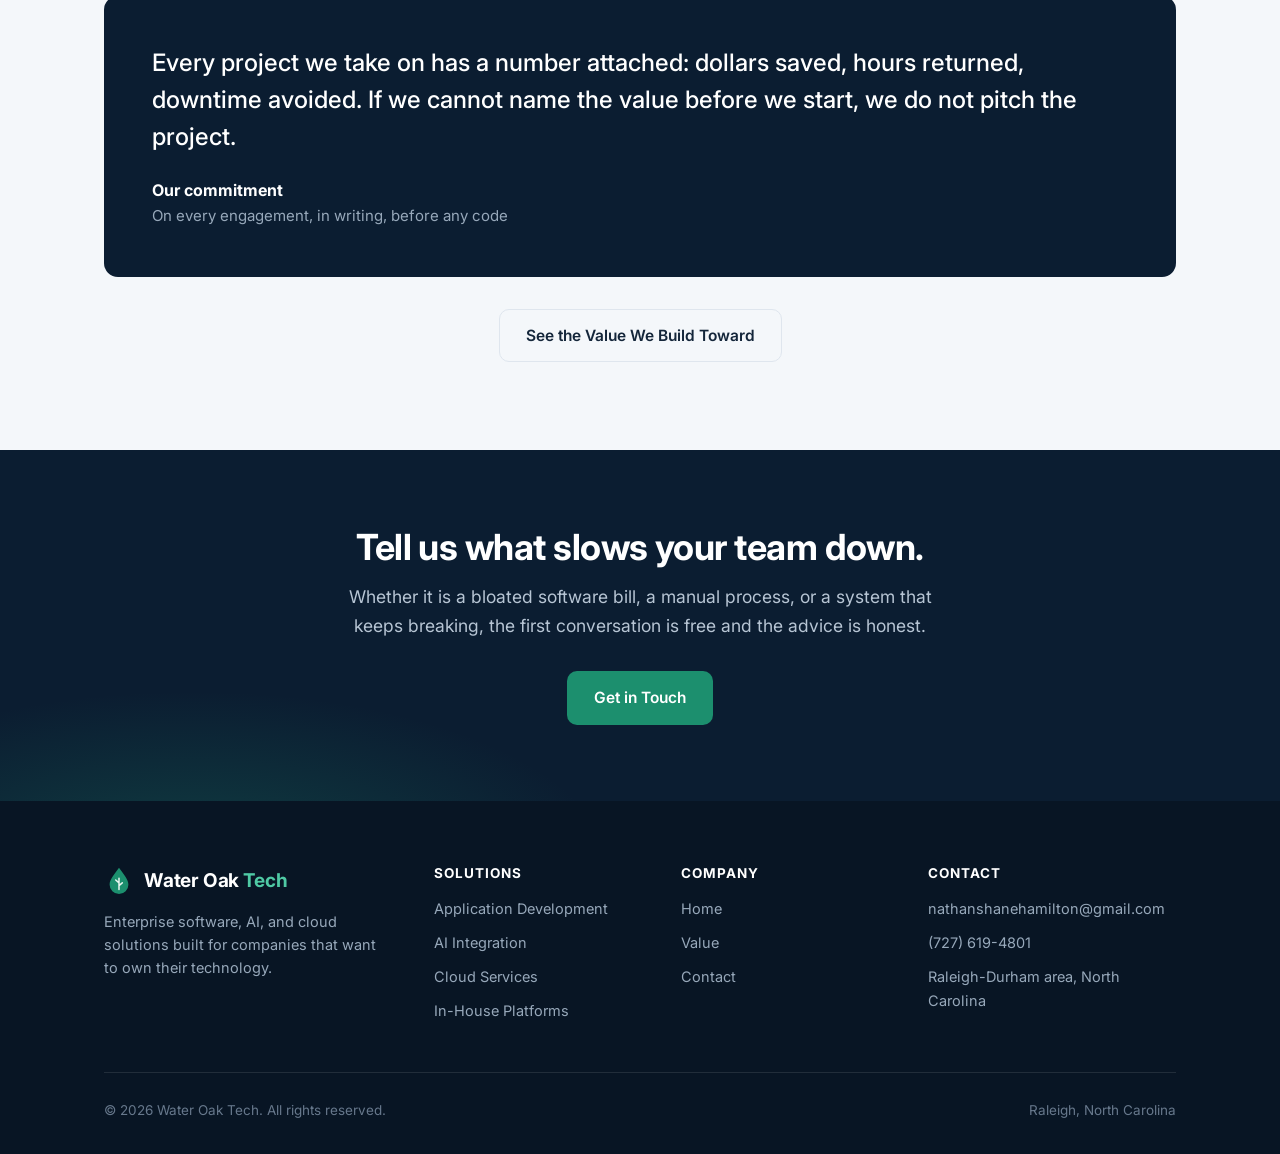
==== commit 0ba2ad48: "Recast testimonials page as Value page with outcome commitments, add redirects" ====
--- a/index.html
+++ b/index.html
@@ -28,7 +28,7 @@
       <nav class="main-nav">
         <a href="index.html" class="active">Home</a>
         <a href="solutions.html">Solutions</a>
-        <a href="testimonials.html">Testimonials</a>
+        <a href="value.html">Value</a>
         <a href="contact.html">Contact</a>
         <a href="contact.html" class="btn btn-primary">Start a Conversation</a>
       </nav>
@@ -177,14 +177,12 @@
 
   <section class="section soft">
     <div class="container">
-      <!-- Placeholder testimonial: replace with a real client quote before launch. -->
       <div class="quote-featured">
-        <svg width="34" height="34" viewBox="0 0 24 24" fill="#4fc9a4" aria-hidden="true" style="margin-bottom:18px;"><path d="M10 8H6a4 4 0 0 0-4 4v6h7v-7H7a2.6 2.6 0 0 1 3-3zm11 0h-4a4 4 0 0 0-4 4v6h7v-7h-2a2.6 2.6 0 0 1 3-3z"/></svg>
-        <blockquote>We were paying five figures a year for software that did half of what we needed. Water Oak built us a replacement that fits our workflow exactly, and it paid for itself within the first year.</blockquote>
-        <p class="who"><strong>Operations Director</strong>Regional distribution company</p>
+        <blockquote>Every project we take on has a number attached: dollars saved, hours returned, downtime avoided. If we cannot name the value before we start, we do not pitch the project.</blockquote>
+        <p class="who"><strong>Our commitment</strong>On every engagement, in writing, before any code</p>
       </div>
       <div style="text-align:center; margin-top:32px;">
-        <a href="testimonials.html" class="btn btn-outline">Read More Testimonials</a>
+        <a href="value.html" class="btn btn-outline">See the Value We Build Toward</a>
       </div>
     </div>
   </section>
@@ -223,7 +221,7 @@
           <h4>Company</h4>
           <ul>
             <li><a href="index.html">Home</a></li>
-            <li><a href="testimonials.html">Testimonials</a></li>
+            <li><a href="value.html">Value</a></li>
             <li><a href="contact.html">Contact</a></li>
           </ul>
         </div>
